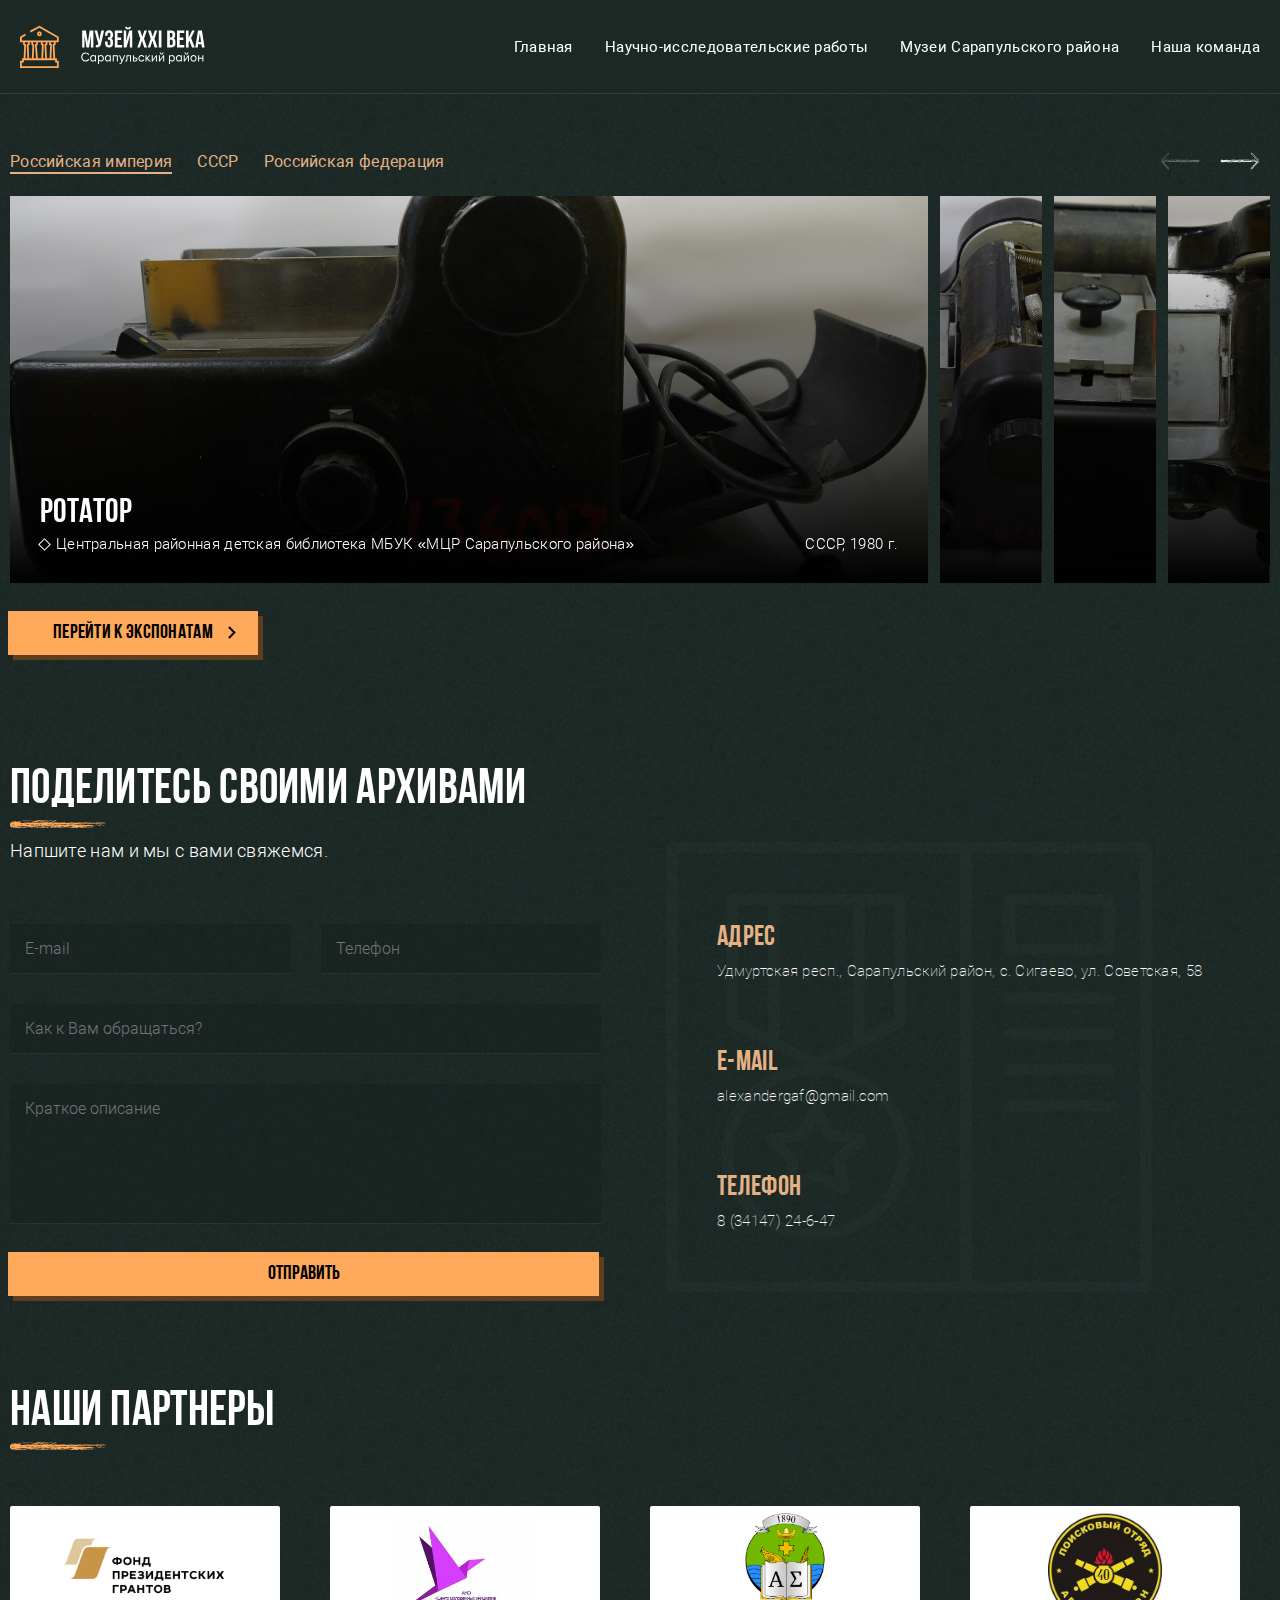
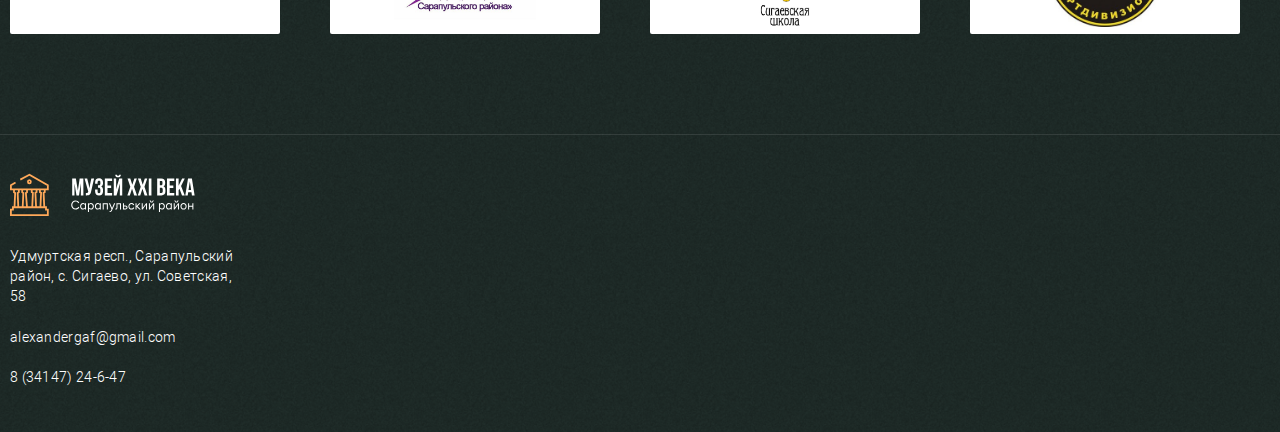
==== index.html @ a9ee595f "Add files via upload" ====
<!DOCTYPE html>
<html lang="ru">
<head>
    <meta charset="UTF-8">
    <meta http-equiv="X-UA-Compatible" content="IE=edge">
    <meta name="viewport" content="width=device-width, initial-scale=1.0">
    
    <link type="image/x-icon" href="../images/fav.svg" rel="shortcut icon">

    <title>Музей XXI века</title>

    <!-- <link rel="preconnect" href="https://fonts.googleapis.com">
    <link rel="preconnect" href="https://fonts.gstatic.com" crossorigin>
    <link href="https://fonts.googleapis.com/css2?family=Roboto:wght@100;300;400;500;700;900&display=swap" rel="stylesheet"> -->
    <link rel="stylesheet" href="fonts.css">
    <link rel="stylesheet" href="style.css">
    <link rel="stylesheet" href="media.css">

    <link rel="stylesheet" href="https://cdn.jsdelivr.net/npm/swiper@8/swiper-bundle.min.css"/>

</head>
<body>

    <header>
        <div class="container">
            <img src="images/logo.svg" alt="logo" class="logo">
            <nav class="menu">
                <div class="burger_menu">
                    <span></span>
                </div>
                <div class="menu_items_container">
                    <ul class="menu_items">
                        <li><a href="#">Главная</a></li>
                        <li><a href="#">Научно-исследовательские работы</a></li>
                        <li><a href="#">Музеи Сарапульского района</a></li>
                        <li><a href="#">Наша команда</a></li>
                    </ul>
                </div>
            </nav>
        </div>
    </header>

    <main>
        <section class="our_artefacts">
            <div class="container">
    
                <div class="timetabs_arrows">
    
                    <ul class="timetabs">
                        <li>Российская империя</li>
                        <li>СССР</li>
                        <li>Российская федерация</li>
                    </ul>
    
                    <div class="arrows_container">
                        <img class="swiper-button-prev" src="images/arrow-left.svg" alt="arrow">
                        <img class="swiper-button-next" src="images/arrow-right.svg" alt="arrow">
                    </div>
    
                </div>
    
                <div class="slider_container">
                    <div class="our_artefacts_slider">
                        <!-- Additional required wrapper -->
                        <div class="swiper-wrapper">
                          <!-- Slides -->
                            <div class="swiper-slide">
                                
                                <div class="images_container">

                                    <div class="item_pic first_pic" style='background-image: linear-gradient(180deg, rgba(0,0,0,0) 0%, rgba(0,0,0,1)), url("images/artefacts/1/ротатор 1.jpg" )' >
                                        <div class="descr_item_container">
                                            <h2>Ротатор</h2>
            
                                            <div class="museum_year_container">
                                                <a href="#">Центральная районная детская библиотека МБУК «МЦР Сарапульского района»</a>
                                                <span class="year">СССР, 1980 г.</span>
                                            </div>
                                           
                                        </div>
                                    </div>
                                    <div class="item_pic second_pic" style='background-image: linear-gradient(180deg, rgba(0,0,0,0) 0%, rgba(0,0,0,1)), url("images/artefacts/1/ротатор 2.jpg" )' ></div>
                                    <div class="item_pic third_pic" style='background-image: linear-gradient(180deg, rgba(0,0,0,0) 0%, rgba(0,0,0,1)), url("images/artefacts/1/ротатор 3.jpg" )' ></div>
                                    <div class="item_pic fourth_pic" style='background-image: linear-gradient(180deg, rgba(0,0,0,0) 0%, rgba(0,0,0,1)), url("images/artefacts/1/ротатор 4.jpg" )' ></div>

                                </div>
                            </div>
                            <div class="swiper-slide">
                                
                                <div class="images_container">
                                    <div class="item_pic first_pic" style='background-image: linear-gradient(180deg, rgba(0,0,0,0) 0%, rgba(0,0,0,1)), url("images/artefacts/1/ротатор 2.jpg" )' >
                                        <div class="descr_item_container">
                                            <h2>Журнал «Деревенский коммунист»</h2>
            
                                            <div class="museum_year_container">
                                                <a href="#">Центральная районная детская библиотека МБУК «МЦР Сарапульского района»</a>
                                                <span class="year">СССР, сер. XX в.</span>
                                            </div>
                                           
                                        </div>
                                    </div>
                                    <div class="item_pic second_pic" style='background-image: linear-gradient(180deg, rgba(0,0,0,0) 0%, rgba(0,0,0,1)), url("images/artefacts/1/ротатор 3.jpg" )' ></div>
                                    <div class="item_pic third_pic" style='background-image: linear-gradient(180deg, rgba(0,0,0,0) 0%, rgba(0,0,0,1)), url("images/artefacts/1/ротатор 4.jpg" )' ></div>
                                    <div class="item_pic fourth_pic" style='background-image: linear-gradient(180deg, rgba(0,0,0,0) 0%, rgba(0,0,0,1)), url("images/artefacts/1/ротатор 5.jpg" )' ></div>
                                </div>
                            </div>
                            <div class="swiper-slide">
                                
                                <div class="images_container">
                                    <div class="item_pic first_pic" style='background-image: linear-gradient(180deg, rgba(0,0,0,0) 0%, rgba(0,0,0,1)), url("images/artefacts/1/ротатор 3.jpg" )' >
                                        <div class="descr_item_container">
                                            <h2>Нагрудный знак «За отличную стрельбу»</h2>
            
                                            <div class="museum_year_container">
                                                <a href="#">Центральная районная детская библиотека МБУК «МЦР Сарапульского района»</a>
                                                <span class="year">СССР, 1980 г.</span>
                                            </div>
                                            
                                        </div>
                                    </div>
                                    <div class="item_pic second_pic" style='background-image: linear-gradient(180deg, rgba(0,0,0,0) 0%, rgba(0,0,0,1)), url("images/artefacts/1/ротатор 4.jpg" )' ></div>
                                    <div class="item_pic third_pic" style='background-image: linear-gradient(180deg, rgba(0,0,0,0) 0%, rgba(0,0,0,1)), url("images/artefacts/1/ротатор 5.jpg" )' ></div>
                                    <div class="item_pic fourth_pic" style='background-image: linear-gradient(180deg, rgba(0,0,0,0) 0%, rgba(0,0,0,1)), url("images/artefacts/1/ротатор 1.jpg" )' ></div>
                                </div>
                            </div>
                            <div class="swiper-slide">
                                
                                <div class="images_container">
                                    <div class="item_pic first_pic" style='background-image: linear-gradient(180deg, rgba(0,0,0,0) 0%, rgba(0,0,0,1)), url("images/artefacts/2/медаль\ летних\ спортивны\ игр.jpg" )' >
                                        <div class="descr_item_container">
                                            <h2>Нагрудный знак «За отличную стрельбу»</h2>
            
                                            <div class="museum_year_container">
                                                <a href="#">Центральная районная детская библиотека МБУК «МЦР Сарапульского района»</a>
                                                <span class="year">СССР, 1980 г.</span>
                                            </div>
                                            
                                        </div>
                                    </div>
                                    <div class="item_pic second_pic" style='background-image: linear-gradient(180deg, rgba(0,0,0,0) 0%, rgba(0,0,0,1)), url("images/artefacts/1/ротатор 4.jpg" )' ></div>
                                    <div class="item_pic third_pic" style='background-image: linear-gradient(180deg, rgba(0,0,0,0) 0%, rgba(0,0,0,1)), url("images/artefacts/1/ротатор 5.jpg" )' ></div>
                                    <div class="item_pic fourth_pic" style='background-image: linear-gradient(180deg, rgba(0,0,0,0) 0%, rgba(0,0,0,1)), url("images/artefacts/1/ротатор 1.jpg" )' ></div>
                                </div>
                            </div>
                            <div class="swiper-slide">
                                
                                <div class="images_container">
                                    <div class="item_pic first_pic" style='background-image: linear-gradient(180deg, rgba(0,0,0,0) 0%, rgba(0,0,0,1)), url("images/artefacts/3/kodak\ 5.jpg" )' >
                                        <div class="descr_item_container">
                                            <h2>Нагрудный знак «За отличную стрельбу»</h2>
            
                                            <div class="museum_year_container">
                                                <a href="#">Центральная районная детская библиотека МБУК «МЦР Сарапульского района»</a>
                                                <span class="year">СССР, 1980 г.</span>
                                            </div>
                                            
                                        </div>
                                    </div>
                                    <div class="item_pic second_pic" style='background-image: linear-gradient(180deg, rgba(0,0,0,0) 0%, rgba(0,0,0,1)), url("images/artefacts/1/ротатор 4.jpg" )' ></div>
                                    <div class="item_pic third_pic" style='background-image: linear-gradient(180deg, rgba(0,0,0,0) 0%, rgba(0,0,0,1)), url("images/artefacts/1/ротатор 5.jpg" )' ></div>
                                    <div class="item_pic fourth_pic" style='background-image: linear-gradient(180deg, rgba(0,0,0,0) 0%, rgba(0,0,0,1)), url("images/artefacts/1/ротатор 1.jpg" )' ></div>
                                </div>
                            </div>
                        </div>
    
                    </div>

                    <div thumbsSlider="" class="swiper slider_container_with_thumbs">
                        <div class="swiper-wrapper">
                            <div class="swiper-slide">
                                <div class="item_pic first_pic" style='background-image: linear-gradient(180deg, rgba(0,0,0,0) 0%, rgba(0,0,0,1)), url("images/artefacts/1/ротатор 1.jpg" )' >
                                </div>
                            </div>
                            
                            <div class="swiper-slide">
                                <div class="item_pic first_pic" style='background-image: linear-gradient(180deg, rgba(0,0,0,0) 0%, rgba(0,0,0,1)), url("images/artefacts/1/ротатор 2.jpg" )' >
                                </div>
                            </div>
                            <div class="swiper-slide">
                                <div class="item_pic first_pic" style='background-image: linear-gradient(180deg, rgba(0,0,0,0) 0%, rgba(0,0,0,1)), url("images/artefacts/1/ротатор 3.jpg" )' >
                                </div>
                            </div>
                            <div class="swiper-slide">
                                <div class="item_pic first_pic" style='background-image: linear-gradient(180deg, rgba(0,0,0,0) 0%, rgba(0,0,0,1)), url("images/artefacts/2/медаль\ летних\ спортивны\ игр.jpg" )' >
                                </div>
                            </div>
                            <div class="swiper-slide">
                                <div class="item_pic first_pic" style='background-image: linear-gradient(180deg, rgba(0,0,0,0) 0%, rgba(0,0,0,1)), url("images/artefacts/3/kodak\ 5.jpg" )' >
                                </div>
                            </div>
                        </div>
                    </div>
                </div>
    
                <a href="#" class="button">Перейти к экспонатам</a>
    
            </div>
        </section>
    
        <section class="share_archives">
            <div class="container">
                <h1>Поделитесь своими архивами</h1>
                <span>Напшите нам и мы с вами свяжемся.</span>
                <div class="form_contacts_container">
                    <form action="#">
                        <input type="text" placeholder="E-mail">
                        <input type="text" placeholder="Телефон">
                        <input type="text" placeholder="Как к Вам обращаться?">
                        <textarea placeholder="Краткое описание"></textarea>
                        <button>Отправить</button>
                    </form>
                    <div class="contacts_container">
                        <div class="contacts_item">
                            <h3>Адрес</h3>
                            <a href="https://yandex.ru/maps/-/CCUR58DC0B">Удмуртская респ., Сарапульский район, с. Сигаево, ул. Советская, 58</a>
                        </div>
                        <div class="contacts_item">
                            <h3>E-mail</h3>
                            <a href="mailto:alexandergaf@gmail.com">alexandergaf@gmail.com</a>
                        </div>
                        <div class="contacts_item">
                            <h3>Телефон</h3>
                            <a href="tel:0800332175">8 (34147) 24-6-47</a>
                        </div>
                    </div>
                </div>
            </div>
        </section>
    
        <section class="our_partners">
            <div class="container">
                <h1>Наши партнеры</h1>
                <div class="our_partners_slider">
                    <div class="swiper-wrapper">
                        <div class="swiper-slide">
                            <img src="images/logos/1 ФПГ.jpg" alt="logo partners">
                        </div>
                        <div class="swiper-slide">
                            <img src="images/logos/2 ЦМИСР.jpg" alt="logo partners">
                        </div>
                        <div class="swiper-slide">
                            <img src="images/logos/3 Школьный логотип.jpg" alt="logo partners">
                        </div>
                        <div class="swiper-slide">
                            <img src="images/logos/4 Артдивизион.jpg" alt="logo partners">
                        </div>
                        <div class="swiper-slide">
                            <img src="images/logos/5 Сарапульский район.jpg" alt="logo partners">
                        </div>
                        <div class="swiper-slide">
                            <img src="images/logos/6 РВИО.jpg" alt="logo partners">
                        </div>
                        <div class="swiper-slide">
                            <img src="images/logos/7 РОИА.jpg" alt="logo partners">
                        </div>
                        <div class="swiper-slide">
                            <img src="images/logos/3 Школьный логотип.jpg" alt="logo partners">
                        </div>
                        <div class="swiper-slide">
                            <img src="images/logos/4 Артдивизион.jpg" alt="logo partners">
                        </div>
                        <div class="swiper-slide">
                            <img src="images/logos/5 Сарапульский район.jpg" alt="logo partners">
                        </div>
                        <div class="swiper-slide">
                            <img src="images/logos/6 РВИО.jpg" alt="logo partners">
                        </div>
                        <div class="swiper-slide">
                            <img src="images/logos/7 РОИА.jpg" alt="logo partners">
                        </div>
                        
                    </div>
                </div>
            </div>
        </section>
    </main>

    <footer>
        <div class="container">

            <div class="logo_contacts">
                <img src="images/logo.svg" alt="logo" class="logo">

                <div class="contacts_container">
                    <a href="https://yandex.ru/maps/-/CCUR58DC0B">Удмуртская респ., Сарапульский район, с. Сигаево, ул. Советская, 58</a>
                    <a href="mailto:alexandergaf@gmail.com">alexandergaf@gmail.com</a>
                    <a href="tel:0800332175">8 (34147) 24-6-47</a>
                </div>
            </div>

            <div id="vk_groups1"></div>
            <div id="vk_groups2"></div>
            <div id="vk_groups3"></div>
            <div id="vk_groups4"></div>


        </div>
    </footer>

    <script type="text/javascript" src="https://vk.com/js/api/openapi.js?169"></script>
    <script src="https://cdn.jsdelivr.net/npm/swiper@8/swiper-bundle.min.js"></script>
    <script src="script.js"></script>

    <script>
       

        const swiper2 = new Swiper('.our_partners_slider', {
            // Optional parameters
            // loop: true,

            // Navigation arrows
            
            spaceBetween: 25,
            breakpoints: {
                0: {
                    slidesPerView: 6,
                    spaceBetween: 20
                },
                320: {
                    slidesPerView: 4,
                    spaceBetween: 20
                },
                900: {
                    slidesPerView: 4,
                    spaceBetween: 30
                },
                1100: {
                    slidesPerView: 5,
                    spaceBetween: 50
                },
                1480: {
                    slidesPerView: 6,
                    spaceBetween: 50
                }
            }

            // And if we need scrollbar
            // scrollbar: {
            //     el: '.swiper-scrollbar',
            // },
        });

        if (window.innerWidth <= 1200) {
            const swiper3 = new Swiper(".slider_container_with_thumbs", {
                spaceBetween: 15,
                slidesPerView: 'auto',
                freeMode: true,
                watchSlidesProgress: true,
            });

            let parameters = {
                // Optional parameters
                loop: true,

                // Navigation arrow
                slidesPerView: "auto",
                navigation: {
                    nextEl: '.swiper-button-next',
                    prevEl: '.swiper-button-prev',
                },
                spaceBetween: 20,
                thumbs: {
                    swiper: swiper3,
                }
            };

            const swiper = new Swiper('.our_artefacts_slider', parameters);
        } else {

            let parameters = {
                // Optional parameters
                // loop: true,

                // Navigation arrows
                effect: "coverflow",
                grabCursor: true,
                centeredSlides: true,
                slidesPerView: "auto",
                coverflowEffect: {
                rotate: 0,
                stretch: 0,
                depth: 100,
                modifier: 1,
                slideShadows: true,
                },
                navigation: {
                    nextEl: '.swiper-button-next',
                    prevEl: '.swiper-button-prev',
                },
                spaceBetween: 130
            };

            const swiper = new Swiper('.our_artefacts_slider', parameters);
        }
    </script>
</body>
</html>
---- fonts.css ----
@font-face {
    font-family: "BebasNeue";
    src: url("../fonts/bebasneuebold.woff") format("woff");
    font-weight: bold; 
}

@font-face {
    font-family: "BebasNeue";
    src: url("../fonts/bebasneuebook.woff") format("woff");
    font-weight: 350; 
} 

@font-face {
    font-family: "BebasNeue";
    src: url("../fonts/bebasneuelight.woff") format("woff");
    font-weight: 300; 
} 

@font-face {
    font-family: "BebasNeue";
    src: url("../fonts/bebasneueregular.woff") format("woff");
    font-weight: 400; 
} 


@font-face {
    font-family: "Roboto";
    src: url("../fonts/Roboto.woff") format("woff");
    font-weight: normal; 
} 

@font-face {
    font-family: "Roboto";
    src: url("../fonts/Robotoblack.woff") format("woff");
    font-weight: 900; 
} 

@font-face {
    font-family: "Roboto";
    src: url("../fonts/Robotobold.woff") format("woff");
    font-weight: 700; 
} 

@font-face {
    font-family: "Roboto";
    src: url("../fonts/Robotolight.woff") format("woff");
    font-weight: 300; 
} 

@font-face {
    font-family: "Roboto";
    src: url("../fonts/Robotomedium.woff") format("woff");
    font-weight: 500; 
} 

@font-face {
    font-family: "Roboto";
    src: url("../fonts/Robotothin.woff") format("woff");
    font-weight: 100; 
}
---- style.css ----
/* Указываем box sizing */
*,
*::before,
*::after {
  box-sizing: border-box;
  margin: 0;
  padding: 0;
}

/* Удаляем стандартную стилизацию для всех ul и il, у которых есть атрибут class*/
ul,
ol {
  list-style: none;
}

/* Упрощаем работу с изображениями */
img {
  max-width: 100%;
  display: block;
}

/* Указываем понятную периодичность в потоке данных у article*/
article > * + * {
  margin-top: 1em;
}

/* Наследуем шрифты для инпутов и кнопок */
input,
button,
textarea,
select {
  font: inherit;
}

/* Удаляем все анимации и переходы для людей, которые предпочитай их не использовать */
@media (prefers-reduced-motion: reduce) {
  * {
    animation-duration: 0.01ms !important;
    animation-iteration-count: 1 !important;
    transition-duration: 0.01ms !important;
    scroll-behavior: auto !important;
  }
}

a{
    text-decoration: none;
    color: #fff;
}


body{
    background-color: #1D2926;
    background-image: url('../images/texture.png');
    font-family: "Roboto", sans-serif;
    min-height: 100vh;
    font-size: 16px;
    scroll-behavior: smooth;
    text-rendering: optimizeSpeed;
    letter-spacing: 0.3px;
    overflow-x: hidden;
    padding-top: calc(130px + 30 * (100vw / 1780));
}

.container{
    max-width: 1780px;
    margin: 0 auto;
    padding: 0 10px;
}

h1, h2, h3, h4, h5, h6{
    color: #fff;
    font-family: "BebasNeue", sans-serif;
    font-weight: bold;
}

h1{
    font-size: calc(28px + 29 * (100vw / 1760));
    /* font-size: 54px; */
    font-weight: bold;
    position: relative;
    margin-bottom: calc(40px + 40 * (100vw / 1780));
}

h1:after{
    content: "";
    display: block;
    position: absolute;
    bottom: calc(-8px - 7 * (100vw / 1780));
    left: 0;
    width: calc(85px + 15 * (100vw / 1780));
    height: 8px;
    background-image: url('images/underscore.svg');
    background-repeat: no-repeat;
    background-size: contain;
}

h4{
    font-size: calc(28px + 4 * (100vw / 1780));
    font-weight: 400;
    position: relative;
    margin-bottom: 70px;
}

h4:after{
    content: "";
    display: block;
    position: absolute;
    bottom: -12px;
    left: 0;
    width: 70px;
    height: 8px;
    background-image: url('images/underscore.svg');
    background-repeat: no-repeat;
    background-size: contain;
}

h2{
    font-size: calc(22px + 16 * (100vw / 1780));
}

section{
    margin-bottom: 7vw;
}

.button, button{
    color: #000;
    font-family: "BebasNeue", sans-serif;
    font-size: 20px;
    font-weight: bold;
    padding: 12px 45px;
    line-height: 1;
    background-color: var(--accent);
    /* box-shadow: 4px 4px 0px 0 #5F3E20; */
    position: relative;
    top: -2px;
    left: -2px;
    transition: .15s ease;
    display: inline-block;
}

.button::before{
    content: "";
    display: block;
    position: absolute;
    width: 13px;
    height: 13px;
    background-image: url('images/arrow-small.svg');
    background-position: center;
    background-size: contain;
    background-repeat: no-repeat;
    right: 20px;
    top: 0;
    bottom: 2px;
    margin: auto 0;
    transition: .15s ease;
}

.button::after, button::after{
    content: "";
    display: block;
    position: absolute;
    width: 100%;
    height: 100%;
    background-color: #5F3E20;
    top: 5px;
    left: 5px;
    z-index: -2;
    transition: .2s ease;
}

.button:hover, button:hover{
    top: 0px;
    left: 0px;
}

.button:hover::after, button:hover::after{
    top: 0px;
    left: 0px;
}

button{
    outline: none;
    border: none;
    cursor: pointer;
}


p{
    color: #fff;
    font-family: "Roboto", sans-serif;
    font-size: 14px;
    font-weight: 300;
    line-height: 1.75;
    letter-spacing: 0.4px;
}

/* Переменные */

:root {
    --accent: #FFA95A;
    --secondaccent: #E4B284;
    --sectionmargin: 9.5vw;
    --margintitle: 3.5vw;
}


/* Основные стили */

/* Header */

header{
    border-bottom: 1px solid rgba(255, 255, 255, 0.1);
    margin-bottom: calc(50px + 30 * (100vw / 1780));
    position: fixed;
    width: 100%;
    z-index: 9999;
    top: 0;
    background-color: rgba(29, 41, 38, 0.85);
}

header .container{
    display: flex;
    justify-content: space-between;
    align-items: center;
    padding: 25px 20px;
}

header .container .menu .menu_items{
    display: flex;
    justify-content: space-between;
}

header .container .menu .menu_items li{
    margin-right: calc(7px + 35 * (100vw / 1780));
}

header .container .menu .menu_items a{
    font-family: "Roboto", sans-serif;
    font-weight: 400;
    position: relative;
    transition: .25s ease;
    font-size: calc(14px + 2 * (100vw / 1780));
}

header .container .menu .menu_items li:last-child{
    margin: 0;
}

header .container .menu .menu_items a::after{
    content: "";
    display: block;
    position: absolute;
    bottom: -4px;
    left: 0;
    background-color: var(--accent);
    height: 2px;
    width: 0%;
    transition: .25s ease;
}

header .container .menu .menu_items a:hover{
    color: var(--accent);
}

header .container .menu .menu_items a:hover::after{
    width: 100%;
}

header .logo, footer .logo{
    width: calc(150px + 50 * (100vw / 1780));
}

/* burger */

.burger_menu {
    cursor: pointer;
    height: 27px;
    width: 27px;
    overflow: visible;
    position: relative;
    z-index:2;
    display: none;
    margin: 0 10px 0 0;
}
.burger_menu span,
.burger_menu span:before,
.burger_menu span:after {
    background: #fff;
    display: block;
    height: 3px;
    opacity: 1;
    position: absolute;
    transition: 0.3s ease-in-out;
}
.burger_menu span:before,
.burger_menu span:after {
    content: "";
}
.burger_menu span {
    right: 0px;
    top: 13px;
    width: 31px;
}
.burger_menu span:before {
    left: 0px;
    top: -10px;
    width: 20px;
}
.burger_menu span:after {
    left: 0px;
    top: 10px;
    width: 24px;
}

.burger_menu.close span {
    transform: rotate(-45deg);
    top: 13px;
    width: 27px;
}
.burger_menu.close span:before {
    top: 0px;
    transform: rotate(90deg);
    width: 27px;
}
.burger_menu.close span:after {
    top: 0px;
    left:0;
    transform: rotate(90deg);
    opacity:0;
    width:0;
}

/* slider */

.our_artefacts{
    margin: 0;
}

.slider_container{
    margin-bottom: 30px;
    overflow-x: hidden;
}

.slider_container .swiper-slide .descr_item_container {
    width: 100%;
    height: fit-content;
    position: absolute;
    bottom: 30px;
    right: 0;
    left: 0;
    padding: 0 30px;
}

.slider_container .swiper-slide .item_pic{
    height: 100%;
    background-position: center;
    background-repeat: no-repeat;
    background-size: cover;
    transition: .3s ease;
}

.slider_container .swiper-slide .images_container{
    height: calc(100px + 400 * (100vw / 1780));
    transition: 1s ease;
    display: flex;
    justify-content: space-between;
    gap: 0.95vw;
}


.slider_container .swiper-slide .images_container .item_pic{
    width: 8.33333%;
    transition: all 0.8s cubic-bezier(0.51, 0, 0.03, 0.96) 0s;
}

.slider_container .swiper-slide .images_container .item_pic:nth-child(1){
    width: 75%;
    position: relative;
    display: flex;
    justify-content: stretch;
    align-items: end;
    padding: 30px;
}

.slider_container .swiper-slide .images_container .item_pic:nth-child(n + 2):hover{
    width: 50%;
}

.slider_container .swiper-slide .descr_item_container .museum_year_container {
    display: flex;
    justify-content: space-between;
    margin-top: 5px;
}

.slider_container .swiper-slide .descr_item_container .museum_year_container a{
    font-size: calc(14px + 2 * (100vw / 1780));
    font-weight: 300;
    position: relative;
    display: flex;
    align-items: center;
    transition: .4s ease;
}

.slider_container .swiper-slide .descr_item_container .museum_year_container a:hover::before{
    background-color: rgba(255, 255, 255, 1);
}

.slider_container .swiper-slide .descr_item_container .museum_year_container a:before{
    content: "";
    display: inline-block;
    width: 9px;
    height: 9px;
    border: 1.8px solid #fff;
    transform: rotate(45deg);
    margin: 0 7px 0 0;
    background-color: rgba(255, 255, 255, 0);
    transition: .3s ease;
}

.slider_container .swiper-slide .descr_item_container .museum_year_container .year {
    color: #fff;
    font-family: "Roboto", sans-serif;
    font-weight: 300;
    font-size: calc(12px + 4 * (100vw / 1780));
}

/* thumbs slider */


.slider_container_with_thumbs {
    margin-top: 15px;
    display: none;
}


.slider_container_with_thumbs .swiper-slide{
    width: calc(50px + 100 * ( 100vw / 1780 ));
    height: calc(50px + 100 * ( 100vw / 1780 ) - 2px);
    cursor: pointer;
    padding: 2px;
    transition: .3s ease;
}

.slider_container_with_thumbs .swiper-slide-thumb-active{
    /* border: 2px solid var(--accent); */
    box-shadow: inset 0 0 0 2px var(--accent);
}

.slider_container_with_thumbs .swiper-wrapper{
    padding-bottom: 5px;
}

/* arrows */

.timetabs_arrows{
    display: flex;
    justify-content: space-between;
    align-items: center;
    margin: 0 0 25px 0;
}

.timetabs_arrows .timetabs{
    display: flex;
    justify-content: space-between;
    gap: 25px;
    color: var(--secondaccent);
    font-weight: normal;
}

.timetabs_arrows .timetabs li{
    cursor: pointer;
    transition: .2s ease;
    position: relative;
}

.timetabs_arrows .timetabs li:nth-child(1):after{
    content: "";
    display: block;
    position: absolute;
    bottom: -3px;
    width: 100%;
    height: 2px;
    background-color: var(--secondaccent);
    transition: .2s ease;
}

.timetabs_arrows .timetabs li:hover{
    color: #775F49;
}

.timetabs_arrows .timetabs li:hover::after{
    background-color: #775F49;
}

.arrows_container {
    display: flex;
    justify-content: space-around;
    align-items: center;
    width: 8.33333%;
    min-width: 120px;
}

.arrows_container  .swiper-button-prev, .arrows_container  .swiper-button-next {
    position: relative;
    width: calc(50% - 20px);
    height: unset;
    margin: 0;
    left: unset;
    right: unset;
    transition: .25s ease;
}

.arrows_container img:hover{
    opacity: 0.5;
}

/* share archives */

.share_archives{
    position: relative;
    padding-top: calc(40px + 95 * (100vw / 1780))
}

.share_archives h1{
    margin-bottom: 25px;
}

.share_archives span{
    font-size: calc(14px + 6 * (100vw / 1780));
    font-family: "Roboto", sans-serif;
    color: #fff;
    font-weight: 300;
}

.share_archives .form_contacts_container{
    display: grid;
    grid-template-columns: 1fr 1fr;
    grid-gap: calc(20px + 80 * (100vw / 1780));
    margin-top: calc(35px + 40 * (100vw / 1780));
}

.share_archives .form_contacts_container form{
    display: grid;
    grid-template-columns: 1fr 1fr;
    grid-gap: 30px;
}

.share_archives .form_contacts_container form *:nth-child(n + 3){
    grid-column: 1 / 3;
}

.share_archives .form_contacts_container form input, .share_archives .form_contacts_container form textarea{
    background-color: rgba(0,0,0,.1);
    border: none;
    border-bottom: 1px solid rgba(255, 255, 255, .07);
    padding: 15px 0;
    text-indent: 15px;
    outline: none;
    color: #fff;
    width: 100%;
    transition: .2s ease;
    font-family: "Roboto", sans-serif;
    font-weight: 300;
    border-radius: 0;
}

.share_archives .form_contacts_container form input:focus, .share_archives .form_contacts_container form textarea:focus{
    background-color: rgba(240, 240, 240, 0.05);
}

.share_archives .form_contacts_container form textarea{
    min-height: 140px;
    resize: none;
}

.share_archives .form_contacts_container .contacts_container{
    display: grid;
    grid-template-rows: 1fr 1fr 1fr;
    justify-content: space-between;
    align-content: space-evenly;
    padding: 0 0 0 3vw;
}

.share_archives::after{
    content: "";
    display: block;
    position: absolute;
    width: 38vw;
    height: 100%;
    right: 10vw;
    top: 90px;
    background-image: url('images/bg-contacts.svg');
    background-repeat: no-repeat;
    background-size: contain;
    background-position: center;
    z-index: -1;
}


.share_archives .form_contacts_container .contacts_container .contacts_item{
    align-items: center;
}

.share_archives .form_contacts_container .contacts_container .contacts_item h3{
    font-size: 28px;
    color: var(--secondaccent);
    margin-bottom: calc(7px + 3 * (100vw / 1780));
}

.share_archives .form_contacts_container .contacts_container .contacts_item a{
    font-size: calc(14px + 2 * (100vw / 1780));
    font-family: "Roboto", sans-serif;
    font-weight: 200;
    transition: .2s ease;
}


.share_archives .form_contacts_container .contacts_container .contacts_item a:hover{
    opacity: 0.5;
}


/* our partners */
.our_partners {
    overflow-x: hidden;
}
.container {
}
.our_partners .swiper2 {
    margin-top: var(--margintitle);
    /* margin-top: 80px; */
}

.our_partners .swiper-slide {
    background-color: #fff;
    min-width: 270px;
    height: 10vw;
    min-height: 100px;
    max-height: 140px;
    display: flex;
    justify-content: space-between;
    align-items: center;
    position: relative;
    border-radius: 2px;
}

.our_partners .swiper-slide img{
    height: 90%;
    margin: auto;
}

/* footer */

footer{
    margin-top: 100px;
    padding: 25px 0;
    border-top: 1px solid rgba(255, 255, 255, .1);
}

footer .container{
    display: grid;
    grid-template-columns: 1fr 1fr 1fr 1fr 1fr;
    grid-gap: 25px;
    line-height: 1.45;
}

.container .logo_contacts .contacts_container{
    margin-top: 30px;
}

.container .logo_contacts img{
    margin-top: 13px;
}

.container .logo_contacts .contacts_container a{
    margin-bottom: 20px;
    display: block;
    font-size: 14px;
    font-weight: 300;
    transition: .2s ease;
}

.container .logo_contacts .contacts_container a:hover{
    opacity: 0.6;
}

.wcommunity_wrap{
    background: transparent!important;
}

/*  artefacts_by_museum */

.artefacts_by_mueum{
    overflow-x: hidden;
}

.artefacts_by_mueum .artefacts_container{
    max-width: 1800px;
    padding: 0 10px;
    margin: 0 auto;
}

.artefacts_by_mueum .artefacts_container .artefact_pic{
    background-repeat: no-repeat;
    background-size: cover;
    background-position: center;
    min-height: calc(100px + 150 * (100vw / 1780));
    width: calc(25% - 25px);
    margin: 10px;
    display: flex;
    justify-content: space-between;
    align-items: flex-end;
    overflow: hidden;
}

.artefacts_by_mueum .artefacts_container  .double_height{
    min-height: calc( 20px + 2 * ( 100px + 150 * (100vw / 1780) ));
}

.artefacts_by_mueum .artefacts_container .artefact_pic:hover img{
    transform: scale(1.07);
}

.artefacts_by_mueum .artefacts_container .artefact_pic img{
    position: absolute;
    object-fit: cover;
    width: 100%;
    height: 100%;
    transition: all 0.3s cubic-bezier(0.31, 0.55, 0.68, 0.65);
}

.artefacts_by_mueum .artefacts_container .artefact_pic:hover:before{
    opacity: 0.7;
}

.artefacts_by_mueum .artefacts_container .artefact_pic:before{
    content: "";
    display: block;
    position: absolute;
    background: linear-gradient(180deg, rgba(0,0,0,.1) 0%, rgba(0,0,0,.8));
    width: 100%;
    height: 100%;
    z-index: 1;
    transition: all 0.5s cubic-bezier(0.31, 0.55, 0.68, 0.65);
}


.artefacts_by_mueum .artefacts_container .artefact_pic .descr_container{
    width: 100%;
    padding: 20px;
    color: #fff;
    z-index: 1;
}

.artefacts_by_mueum .artefacts_container .artefact_pic .descr_container h3{
    font-family: "Roboto", sans-serif;
    font-size: 14px;
    font-weight: 500;
    margin-bottom: 2px;
}

.artefacts_by_mueum .artefacts_container .artefact_pic .descr_container span{
    font-size: 12px;
    font-weight: 300;
}


.artefacts_by_mueum .museums_to_sort_by, .specific_works .areas_to_sort_by {
    margin-bottom: 50px;
}

.artefacts_by_mueum .museums_to_sort_by .swiper-slide, .specific_works .areas_to_sort_by .swiper-slide {
    padding: 14px 50px;
    border-radius: 50px;
    display: flex!important;
    justify-content: space-between;
    background-size: 100% auto;
    background-position: center;
    align-items: center;
    text-align: center;
    width: max-content;
    cursor: pointer;
    letter-spacing: 1px;
    transition: .2s ease;
}

.artefacts_by_mueum .swiper-slide:first-child, .specific_works .areas_to_sort_by .swiper-slide:first-child{
    box-shadow: 0px 0px 0px 2px var(--secondaccent);
}

.artefacts_by_mueum .museums_to_sort_by .swiper-slide:hover, .specific_works .areas_to_sort_by .swiper-slide:hover{
    background-size: 108% auto;
    filter: brightness(1.4);
}

.artefacts_by_mueum .museums_to_sort_by .active_museum:hover, .specific_works .areas_to_sort_by .active_museum:hover{
    box-shadow: 0px 0px 0px 2px var(--accent);
    filter: brightness(1);
}


.artefacts_by_mueum .museums_to_sort_by .swiper-slide:first-child:hover span, .specific_works .areas_to_sort_by .swiper-slide:first-child:hover span{
    opacity: 1;
}

.artefacts_by_mueum .museums_to_sort_by  .swiper-slide span, .specific_works .areas_to_sort_by .swiper-slide span{
    text-align: center;
    width: 100%;
    color: #fff;
    font-family: "BebasNeue", sans-serif;
    font-weight: bold;
    font-size: 18px;
    transition: .3s ease;
    opacity: 0.8;
}

.artefacts_by_mueum  .museums_to_sort_by .active_museum, .specific_works .areas_to_sort_by .active_museum{
    box-shadow: 0px 0px 0px 2px var(--accent);
}

.museums_to_sort_by .swiper-horizontal>.swiper-scrollbar, .swiper-scrollbar.swiper-scrollbar-horizontal{
    position: relative;
    margin-top: 30px;
    left: 0;
    background-color: rgba(0,0,0,.5);
    height: 3px;
    width: 100%;
}


.artefacts_by_mueum .swiper-scrollbar-drag, .specific_works .areas_to_sort_by .swiper-scrollbar-drag{
    background-color: var(--accent);
}




/* certain artefact */

.certain_artefact{
    overflow: hidden;
}

.certain_artefact h1{
    margin-bottom: 0;
}

.certain_artefact .descr_arrows{
    margin: 30px 0 35px 0;
    display: flex;
    justify-content: space-between;
    align-items: center;
}

.certain_artefact .specification p{
    color: #fff;
    font-family: "Roboto", sans-serif;
    font-weight: 300;
    font-size: calc(14px + 2 * (100vw / 1780));
    margin-bottom: calc(50px + 50 * (100vw / 1780));
}

.certain_artefact .artefact_slider{
}

.certain_artefact .artefact_slider .swiper-wrapper .swiper-slide{
    width: unset;
    height: calc(70px + 550 * (100vw  / 1780));
}

.certain_artefact .artefact_slider .swiper-wrapper .swiper-slide img{
    height: calc(70px + 550 * (100vw  / 1780));
}

.certain_artefact .specification {
    margin-top: 30px;
    margin-bottom: 50px;
}

.certain_artefact .specification ul li span{
    font-size: calc(14px + 2 * (100vw / 1780));
}

.certain_artefact .specification ul li{
    display: grid;
    grid-template-columns: max-content 1fr max-content;
    align-items: flex-end;
    grid-gap: 5px;
    color: #fff;
    margin-bottom: 30px;
}

.certain_artefact .specification ul li span:nth-child(1){
    font-family: "BebasNeue", sans-serif;
    color: var(--secondaccent);
    font-size: 22px;
    font-weight: bold;
    line-height: 1;
}

.certain_artefact .specification ul li .dotted_line{

    height: 2px;
    width: 100%;
    margin: 0 0 4px 0px;
    opacity: 0.15;
    overflow: hidden;
    position: relative;
}

.certain_artefact .specification ul li .dotted_line:after{
    content: "";
    position: absolute;
    border-bottom: 3.5px dashed #eee;
    width: 100%;
    height: 4px;
}


/* museums page */


.museums .museum_container{
    position: relative;
    margin-bottom: calc(50px + 80 * (100vw / 1780));
}

.museums .museum_container .museum_img{
    width: 50%;
    height: calc(100px + 450 * (100vw / 1780));
    background-size: cover;
    background-repeat: no-repeat;
    background-position: center;
}

.museums .museum_container:nth-child(odd) .museum_img{
    margin: 0 0 0 auto;
}

.museums .museum_container:nth-child(odd) .museum_descr{
    right: unset;
    left: calc(0px + 30 * (100vw / 1780));
}

.museums .museum_container .museum_descr{
    background-color: rgba(13, 19, 18, .9);
    position: absolute;
    max-width: calc(200px + 700 * (100vw  / 1780));
    width: 100%;
    height: fit-content;
    min-height: 300px;
    right: calc(0% + 30 * (100vw / 1780));
    top: 0;
    bottom: 0;
    margin: auto 0;
    padding: calc(20px + 20 * (100vw / 1780));
    color: #fff;
    z-index: 1;
}

.museums .museum_container .museum_descr h4{
    margin-bottom: calc(20px + 20 * (100vw / 1780));
}

.museums .museum_container .museum_descr p{
    font-size: 14px;
    font-weight: 300;
    line-height: 1.8;
}

.museums .museum_container .museum_descr .button{
    margin-top: calc(15px + 35 * (100vw / 1780));
}


/* team member */
.our_team .team_common_descr{
    margin-bottom: calc(40px + 60 * (100vw / 1780));
}

.our_team .team_common_descr p{
    margin-bottom: 20px;
}

.our_team .team_members_container{
    display: grid;
    grid-template-columns: 1fr 1fr 1fr 1fr;
    grid-gap: 30px;
}

.our_team .team_members_container .team_member{
    color: #fff;
    text-align: center;
    display: flex;
    justify-content: space-between;
    flex-direction: column;
    align-items: center;
    padding: calc(40px + 20 * (100vw / 1780)) 25px;
    border: 1px solid rgba(255, 255, 255, .05);
    position: relative;
    transition: .3s ease;
}

.our_team .team_members_container .team_member:hover{
    box-shadow: 0 0 20px 2px rgba(0,0,0,.3);
}

.our_team .team_members_container .team_member .team_member_vk{
    position: absolute;
    right: 0px;
    top: 0px;
    transition: .3s ease;
    padding: 30px;
}

.our_team .team_members_container .team_member .team_member_vk:hover{
    opacity: 0.5;
}

.our_team .team_members_container .team_member .team_member_img_container{
    width: calc(100px + 100 * (100vw / 1780));
    height: calc(100px + 100 * (100vw / 1780));
    overflow: hidden;
    border-radius: 100%;
    margin-bottom: calc(10px + 20 * (100vw / 1780));
}

.our_team .team_members_container .team_member strong{
    margin-bottom: 10px;
    font-size: calc(16px + 4 * (100vw / 1780));
}

.our_team .team_members_container .team_member span{
    font-size: calc(12px + 2 * (100vw / 1780));
    font-weight: 300;
}

.our_team .team_members_container .team_member .team_member_img{
    width: 100%;
    height: 100%;
    object-fit: cover;
}


/* scientific works */

.specific_works .container{
    overflow-x: hidden;
}

.specific_works .works_container .name_container{
    display: flex;
    justify-content: space-between;
}

.specific_works .works_container .name_container img{
    transition: .3s ease;
}

.specific_works .works_container .work_item {
    margin-bottom: 40px;
    position: relative;
    cursor: pointer;
    transition: .3s ease;
}

.specific_works .works_container .work_item:hover .dashed_line{
    opacity: 0.4;
}

.specific_works .works_container .dashed_line{
    position: absolute;
    bottom: calc(-5px - 10 * (100vw / 1780));
    width: 100%;
    height: 1px;
    overflow: hidden;
    opacity: 0.15;
    transition: .3s ease;
}

.specific_works .works_container .dashed_line::after{
    content: "";
    position: absolute;
    border-bottom: 2px dashed #eee;
    width: 100%;
    height: 2px;
}

.specific_works .works_container .work_item iframe{
    height: 0;
    width: 100%;
    border: none;
    transition: .2s ease;
    margin: 0;
}

.specific_works .works_container .work_item span{
    font-family: "BebasNeue", sans-serif;
    color: var(--secondaccent);
    font-size: calc(16px + 6 * (100vw / 1780));
    font-weight: bold;
    padding-right: 20px;
}

.dn{
    display: none;
}

.specific_works .works_container .work_item .h100{
    height: 600px; 
    margin: 20px 0; 
}

.arrow_rotate{
    transform: rotate(-180deg);
}

.specific_works .works_container .hide{
    height: 0;
    margin: 0;
    opacity: 0;
}
---- media.css ----
@media (max-width: 1200px) {

    .our_team .team_members_container{
        grid-template-columns: 1fr 1fr 1fr;
    }

    .museums .museum_container .museum_descr .button{
        width: 100%;
        text-align: center;
    }

    .museums .museum_container .museum_img{
        width: 100%;
    }

    .museums .museum_container:nth-child(odd) .museum_descr{
        position: relative;
        width: 100%;
        max-width: 100%;
        min-height: unset;
        right: 0;
        left: 0;
    }

    .museums .museum_container .museum_descr{
        position: relative;
        width: 100%;
        max-width: 100%;
        right: 0;
        left: 0;
    }

    .slider_container .swiper-slide .images_container .item_pic:nth-child(n + 2){
        display: none;
    }

    .slider_container .swiper-slide .images_container .item_pic:nth-child(1){
        width: 100%;
    }

    .slider_container_with_thumbs{
        display: block;
    }

    footer #vk_groups1{
        grid-column: 2 / 4;
    }
    footer #vk_groups2{
        grid-column: 4 / 6;
    }
    footer #vk_groups3{
        grid-column: 2 / 4;
    }
    footer #vk_groups4{
        grid-column: 4 / 6;
    }

    .artefacts_by_mueum .artefacts_container .artefact_pic{
        width: calc(50% - 30px);
    }
}

@media (max-width: 1100px) {

    

    .certain_artefact .specification ul li{
        grid-template-columns: 1fr
    }

    .certain_artefact .specification ul li .dotted_line{
        display: none;
    }

    .burger_menu {
        display: block;
    }

    header .container{
        padding: 20px 15px;
    }

    header .container .menu .menu_items_container{
        display: none;
        position: absolute;
        width: 100%;
        height: 100vh;
        padding: 0 25px;
        left: 0;
        top: 0;
        background-color: rgba(9, 14, 13, 0.95);
        z-index: 99;
        transition: .3s ease;
    }

    .burger_menu{
        z-index: 9999;
    }

    header .container .menu .menu_items_container .menu_items{
        display: block;
        width: 100%;
    }

    header .container .menu .menu_items_container .menu_items li{
        margin-right: 0;
        text-align: center;
    }

    header .container .menu .menu_items_container .menu_items li a{
        font-size: calc(16px + 6 * (100vw / 1780));
        padding: calc(15px + 10 * (100vw / 1780)) 0;
        display: block;
    }
    

    header .container .menu .menu_items_container.show{
        display: flex;
        justify-content: space-between;
        align-items: center;
    }

    header .container .menu .menu_items a::after{
        bottom: 6px;
        left: 50%;
    }

    header .container .menu .menu_items a:hover::after{
        left: 0;
    }
}


@media (max-width: 900px) {

    .our_team .team_members_container{
        grid-template-columns: 1fr 1fr;
    }

    .share_archives .form_contacts_container{
        grid-template-columns: 1fr;
    }
    .share_archives::after{
        display: none;
    }

    .share_archives .form_contacts_container .contacts_container{
        padding: 0;
    }

    .share_archives .form_contacts_container .contacts_container .contacts_item{
        margin-bottom: 25px;
    }
}

@media (max-width: 700px) {

    .certain_artefact .button{
        width: 100%;
        text-align: center;
    }

    .certain_artefact .artefact_slider .swiper-wrapper .swiper-slide{
        /* width: 75%; */
    }

    .artefacts_by_mueum .artefacts_container .artefact_pic{
        width: calc( 100% - 40px);
        min-height: calc(150px + 150 * (100vw / 1780));
    }
        
    .artefacts_by_mueum .artefacts_container  .double_height{
        min-height: calc(150px + 150 * (100vw / 1780));
    }

    footer .container{
        grid-template-columns: 1fr;
        grid-gap: 20px;
    }

    footer #vk_groups1, footer #vk_groups2, footer #vk_groups3, footer #vk_groups4{
        grid-column: 1 / 2;
        margin-left: -15px;
        width: calc(100% + 15px)!important;
    }


    .container{
        padding-left: 15px;
        padding-right: 15px;
    }

    .timetabs_arrows{
        display: none;
    }
    .slider_container .swiper-slide .descr_item_container .museum_year_container a{
        display: none;
    }

    .slider_container .swiper-slide .images_container {
        height: calc(350px + 100 * (100vw / 1780));
    }

    .slider_container .our_artefacts_slider .swiper-slide {
        width: 75%;
    }

    .slider_container .our_artefacts_slider .swiper-slide .images_container .item_pic{
        border-radius: 5px;
    }

    .our_artefacts .container{
        padding-left: 15px;
        padding-right: 0;
    }

    .our_artefacts .button{
        width: calc(100% - 20px);
        text-align: center;
    }

    .slider_container .swiper-slide .descr_item_container{
        padding: 0 20px;
        bottom: 20px;
    }

    .share_archives .form_contacts_container form{
        grid-gap: 20px;
        font-size: 12px;
    }
}

@media (max-width: 600px) {
    .our_team .team_members_container{
        grid-template-columns: 1fr;
    }
}

@media (max-width: 500px) {
    .share_archives .form_contacts_container form{
        grid-template-columns: 1fr;
    }

    .share_archives .form_contacts_container form input{
        grid-column: 1 / 3;
        width: 100%;
    }
}
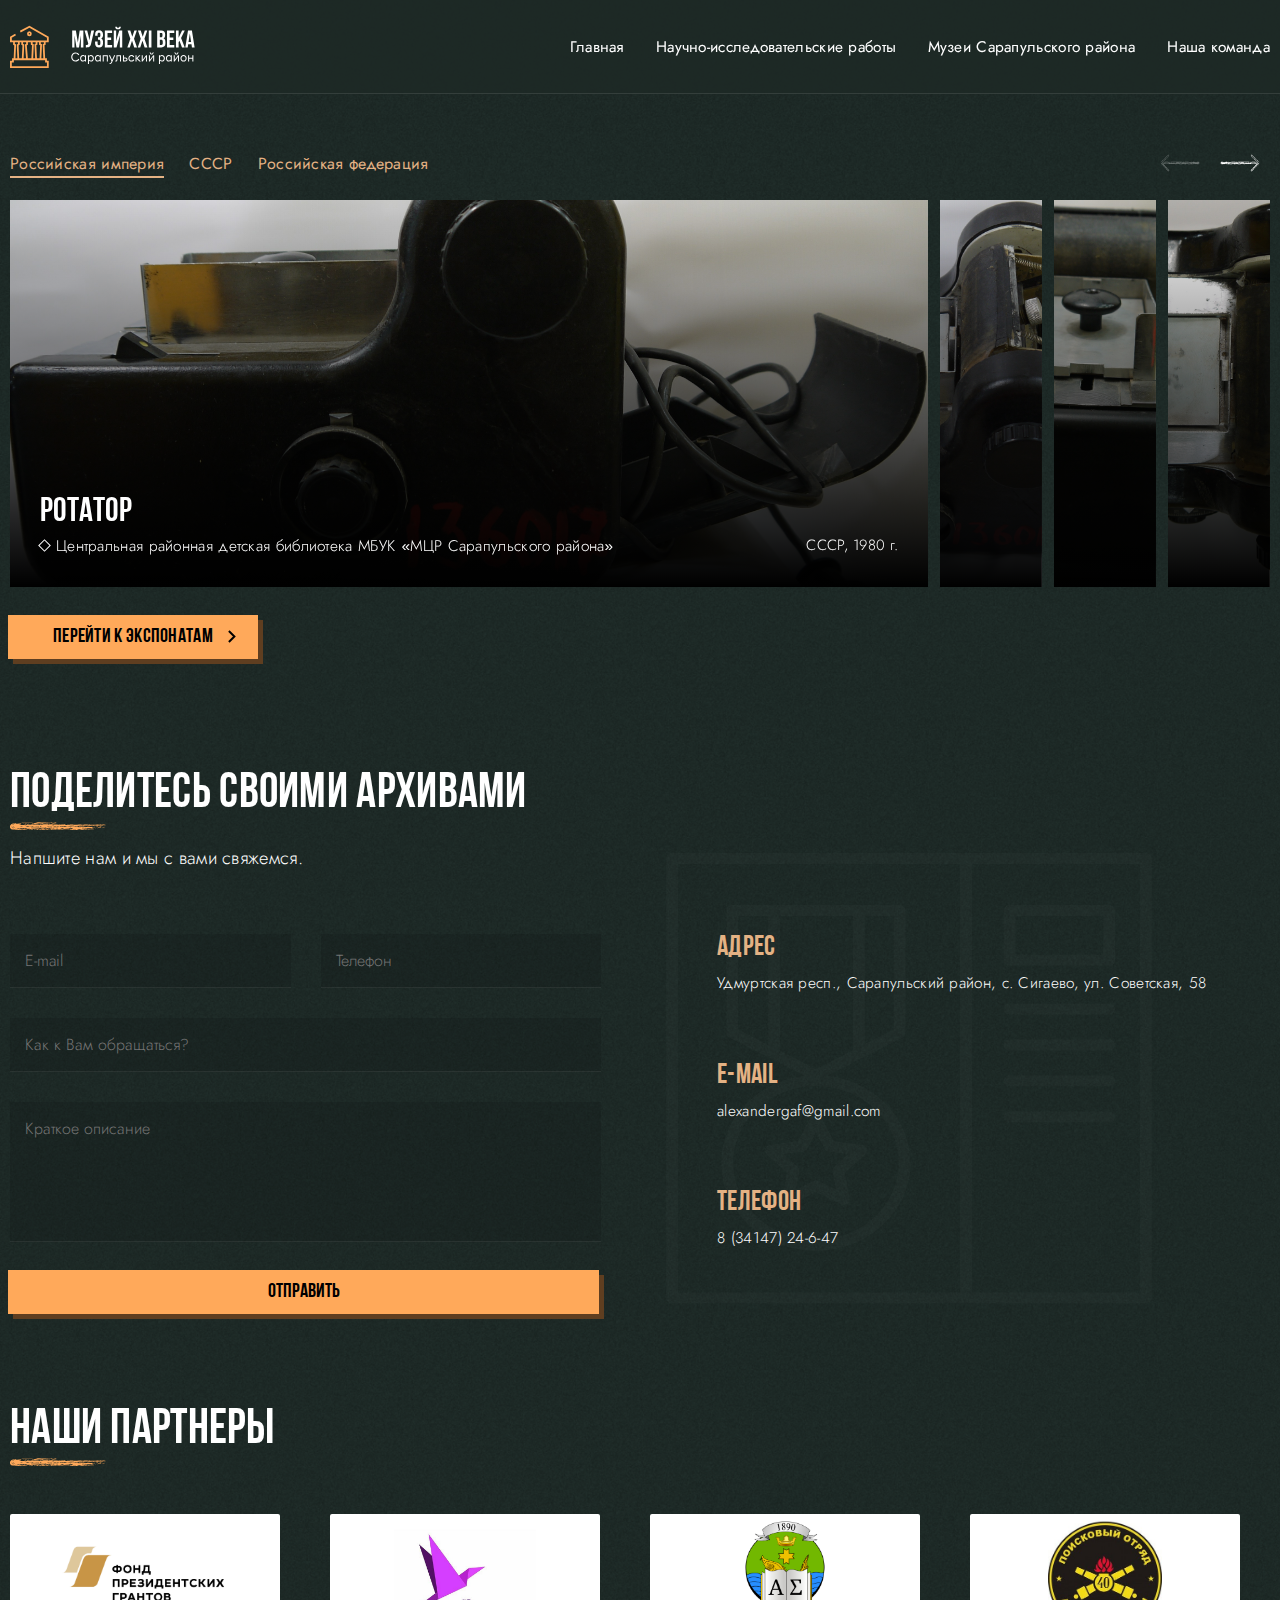
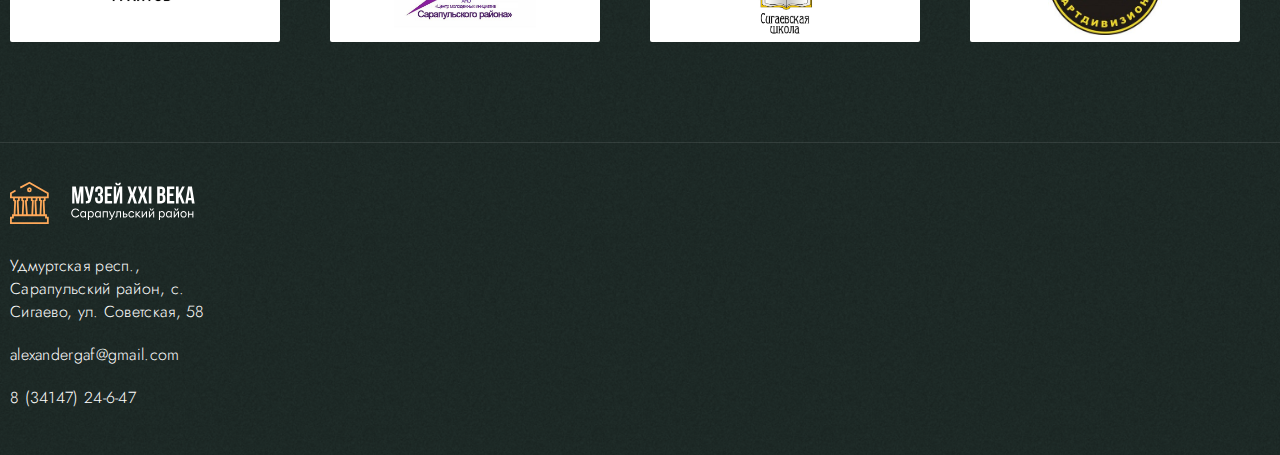
==== commit ec226636: "Add files via upload" ====
--- a/index.html
+++ b/index.html
@@ -5,7 +5,7 @@
     <meta http-equiv="X-UA-Compatible" content="IE=edge">
     <meta name="viewport" content="width=device-width, initial-scale=1.0">
     
-    <link type="image/x-icon" href="../images/fav.svg" rel="shortcut icon">
+    <link type="image/x-icon" href="images/fav.svg" rel="shortcut icon">
 
     <title>Музей XXI века</title>
 
@@ -309,7 +309,9 @@
             // loop: true,
 
             // Navigation arrows
-            
+            autoplay: {
+                delay: 2000,
+            },
             spaceBetween: 25,
             breakpoints: {
                 0: {
--- a/fonts.css
+++ b/fonts.css
@@ -1,61 +1,61 @@
 
 @font-face {
     font-family: "BebasNeue";
-    src: url("../fonts/bebasneuebold.woff") format("woff");
+    src: url("fonts/bebasneuebold.woff") format("woff");
     font-weight: bold; 
 }
 
 @font-face {
     font-family: "BebasNeue";
-    src: url("../fonts/bebasneuebook.woff") format("woff");
+    src: url("fonts/bebasneuebook.woff") format("woff");
     font-weight: 350; 
 } 
 
 @font-face {
     font-family: "BebasNeue";
-    src: url("../fonts/bebasneuelight.woff") format("woff");
+    src: url("fonts/bebasneuelight.woff") format("woff");
     font-weight: 300; 
 } 
 
 @font-face {
     font-family: "BebasNeue";
-    src: url("../fonts/bebasneueregular.woff") format("woff");
+    src: url("fonts/bebasneueregular.woff") format("woff");
     font-weight: 400; 
 } 
 
 
 @font-face {
     font-family: "Roboto";
-    src: url("../fonts/Roboto.woff") format("woff");
-    font-weight: normal; 
+    src: url("fonts/Jost-Regular.woff") format("woff");
+    font-weight: 400; 
 } 
 
 @font-face {
     font-family: "Roboto";
-    src: url("../fonts/Robotoblack.woff") format("woff");
+    src: url("fonts/Jost-Black.woff") format("woff");
     font-weight: 900; 
 } 
 
 @font-face {
     font-family: "Roboto";
-    src: url("../fonts/Robotobold.woff") format("woff");
+    src: url("fonts/Jost-Bold.woff") format("woff");
     font-weight: 700; 
 } 
 
 @font-face {
     font-family: "Roboto";
-    src: url("../fonts/Robotolight.woff") format("woff");
+    src: url("fonts/Jost-Light.woff") format("woff");
     font-weight: 300; 
 } 
 
 @font-face {
     font-family: "Roboto";
-    src: url("../fonts/Robotomedium.woff") format("woff");
+    src: url("fonts/Jost-Regular.woff") format("woff");
     font-weight: 500; 
 } 
 
 @font-face {
     font-family: "Roboto";
-    src: url("../fonts/Robotothin.woff") format("woff");
+    src: url("fonts/Jost-Thin.woff") format("woff");
     font-weight: 100; 
 } --- a/style.css
+++ b/style.css
@@ -50,7 +50,7 @@
 
 body{
     background-color: #1D2926;
-    background-image: url('../images/texture.png');
+    background-image: url('images/texture.png');
     font-family: "Roboto", sans-serif;
     min-height: 100vh;
     font-size: 16px;
@@ -78,14 +78,14 @@
     /* font-size: 54px; */
     font-weight: bold;
     position: relative;
-    margin-bottom: calc(40px + 40 * (100vw / 1780));
+    margin-bottom: calc(30px + 40 * (100vw / 1780));
 }
 
 h1:after{
     content: "";
     display: block;
     position: absolute;
-    bottom: calc(-8px - 7 * (100vw / 1780));
+    bottom: calc(-22px + 15 * (100vw / 1780));
     left: 0;
     width: calc(85px + 15 * (100vw / 1780));
     height: 8px;
@@ -188,9 +188,9 @@
 p{
     color: #fff;
     font-family: "Roboto", sans-serif;
-    font-size: 14px;
+    font-size: 16px;
     font-weight: 300;
-    line-height: 1.75;
+    line-height: 1.35;
     letter-spacing: 0.4px;
 }
 
@@ -203,6 +203,10 @@
     --margintitle: 3.5vw;
 }
 
+.swiper-button-next, .swiper-button-prev{
+    outline: none;
+}
+
 
 /* Основные стили */
 
@@ -222,7 +226,7 @@
     display: flex;
     justify-content: space-between;
     align-items: center;
-    padding: 25px 20px;
+    padding: 25px 10px;
 }
 
 header .container .menu .menu_items{
@@ -610,7 +614,7 @@
 .share_archives .form_contacts_container .contacts_container .contacts_item a{
     font-size: calc(14px + 2 * (100vw / 1780));
     font-family: "Roboto", sans-serif;
-    font-weight: 200;
+    font-weight: 300;
     transition: .2s ease;
 }
 
@@ -675,7 +679,7 @@
 .container .logo_contacts .contacts_container a{
     margin-bottom: 20px;
     display: block;
-    font-size: 14px;
+    font-size: 16px;
     font-weight: 300;
     transition: .2s ease;
 }
@@ -754,7 +758,7 @@
 
 .artefacts_by_mueum .artefacts_container .artefact_pic .descr_container h3{
     font-family: "Roboto", sans-serif;
-    font-size: 14px;
+    font-size: 16px;
     font-weight: 500;
     margin-bottom: 2px;
 }
@@ -838,7 +842,8 @@
 /* certain artefact */
 
 .certain_artefact{
-    overflow: hidden;
+    overflow-x: hidden;
+    padding: 0 0 6px 0;
 }
 
 .certain_artefact h1{
@@ -860,8 +865,10 @@
     margin-bottom: calc(50px + 50 * (100vw / 1780));
 }
 
-.certain_artefact .artefact_slider{
-}
+/* .certain_artefact .artefact_slider .swiper-slide-prev{
+    transition: .35s ease;
+    opacity: 0;
+} */
 
 .certain_artefact .artefact_slider .swiper-wrapper .swiper-slide{
     width: unset;
@@ -873,12 +880,12 @@
 }
 
 .certain_artefact .specification {
-    margin-top: 30px;
+    margin-top: calc(10px + 20 * (100vw / 1780));
     margin-bottom: 50px;
 }
 
 .certain_artefact .specification ul li span{
-    font-size: calc(14px + 2 * (100vw / 1780));
+    font-size: calc(12px + 4 * (100vw / 1780));
 }
 
 .certain_artefact .specification ul li{
@@ -995,7 +1002,7 @@
     justify-content: space-between;
     flex-direction: column;
     align-items: center;
-    padding: calc(40px + 20 * (100vw / 1780)) 25px;
+    padding: calc(40px + 20 * (100vw / 1780)) 30px;
     border: 1px solid rgba(255, 255, 255, .05);
     position: relative;
     transition: .3s ease;
@@ -1070,7 +1077,7 @@
 
 .specific_works .works_container .dashed_line{
     position: absolute;
-    bottom: calc(-5px - 10 * (100vw / 1780));
+    bottom: calc(-5px - 5 * (100vw / 1780));
     width: 100%;
     height: 1px;
     overflow: hidden;
--- a/media.css
+++ b/media.css
@@ -25,9 +25,11 @@
     .museums .museum_container .museum_descr{
         position: relative;
         width: 100%;
+        height: unset;
         max-width: 100%;
         right: 0;
         left: 0;
+        min-height: unset;
     }
 
     .slider_container .swiper-slide .images_container .item_pic:nth-child(n + 2){
@@ -41,19 +43,27 @@
     .slider_container_with_thumbs{
         display: block;
     }
+    
+    footer .container{
+        grid-template-columns: 1fr 1fr 1fr;
+    }
+/* 
+    footer .logo_contacts{
+        grid-column: 1 / 2;
+    }
 
     footer #vk_groups1{
-        grid-column: 2 / 4;
+        grid-column: 3 / 4;
     }
     footer #vk_groups2{
-        grid-column: 4 / 6;
-    }
+        grid-column: 5 / 6;
+    }*/
     footer #vk_groups3{
-        grid-column: 2 / 4;
+        grid-column: 2 / 3;
     }
     footer #vk_groups4{
-        grid-column: 4 / 6;
-    }
+        grid-column: 3 / 4;
+    } 
 
     .artefacts_by_mueum .artefacts_container .artefact_pic{
         width: calc(50% - 30px);
@@ -133,6 +143,20 @@
 
 @media (max-width: 900px) {
 
+    .arrows_container img:hover{
+        opacity: 1;
+    }
+
+    .certain_artefact .descr_arrows{
+        flex-direction: column-reverse;
+        justify-content: flex-start;
+        align-items: center;
+    }
+
+    .certain_artefact .descr_arrows .arrows_container{
+        margin-bottom: 50px;
+    }
+
     .our_team .team_members_container{
         grid-template-columns: 1fr 1fr;
     }
